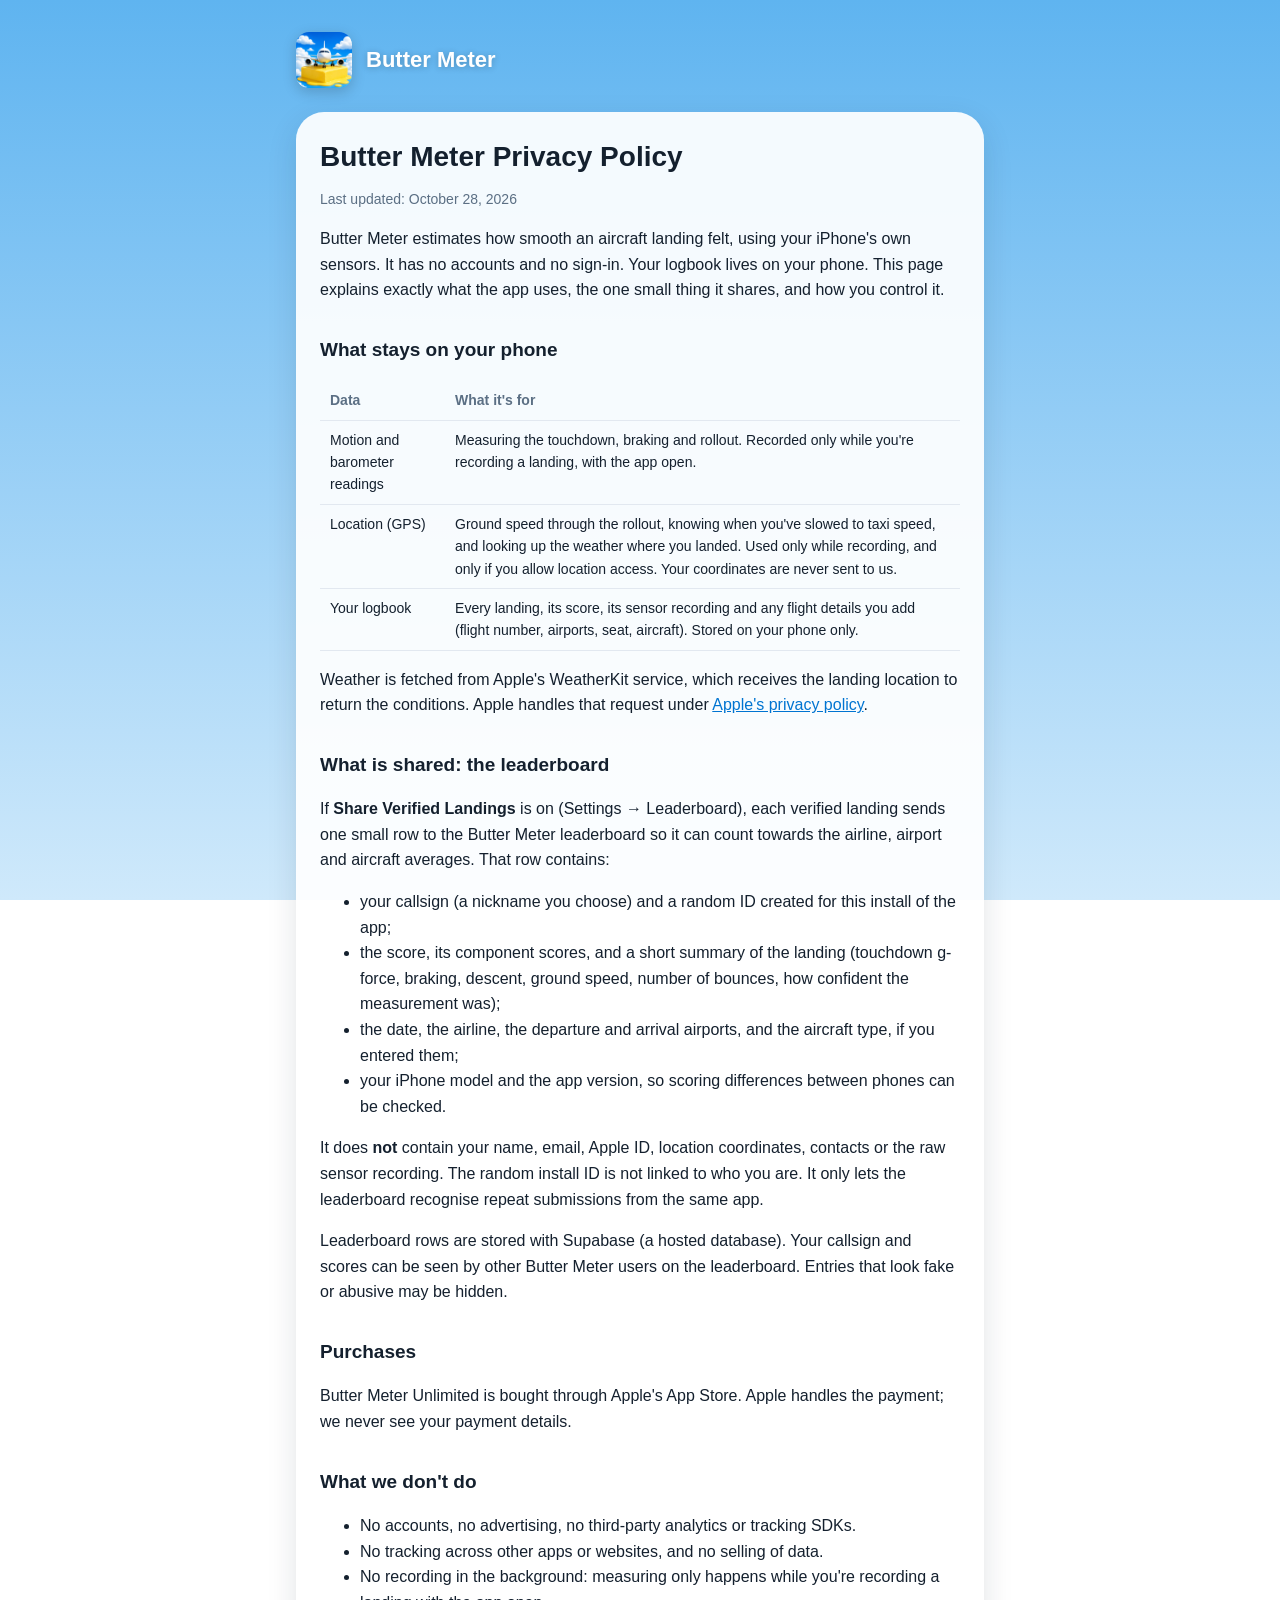
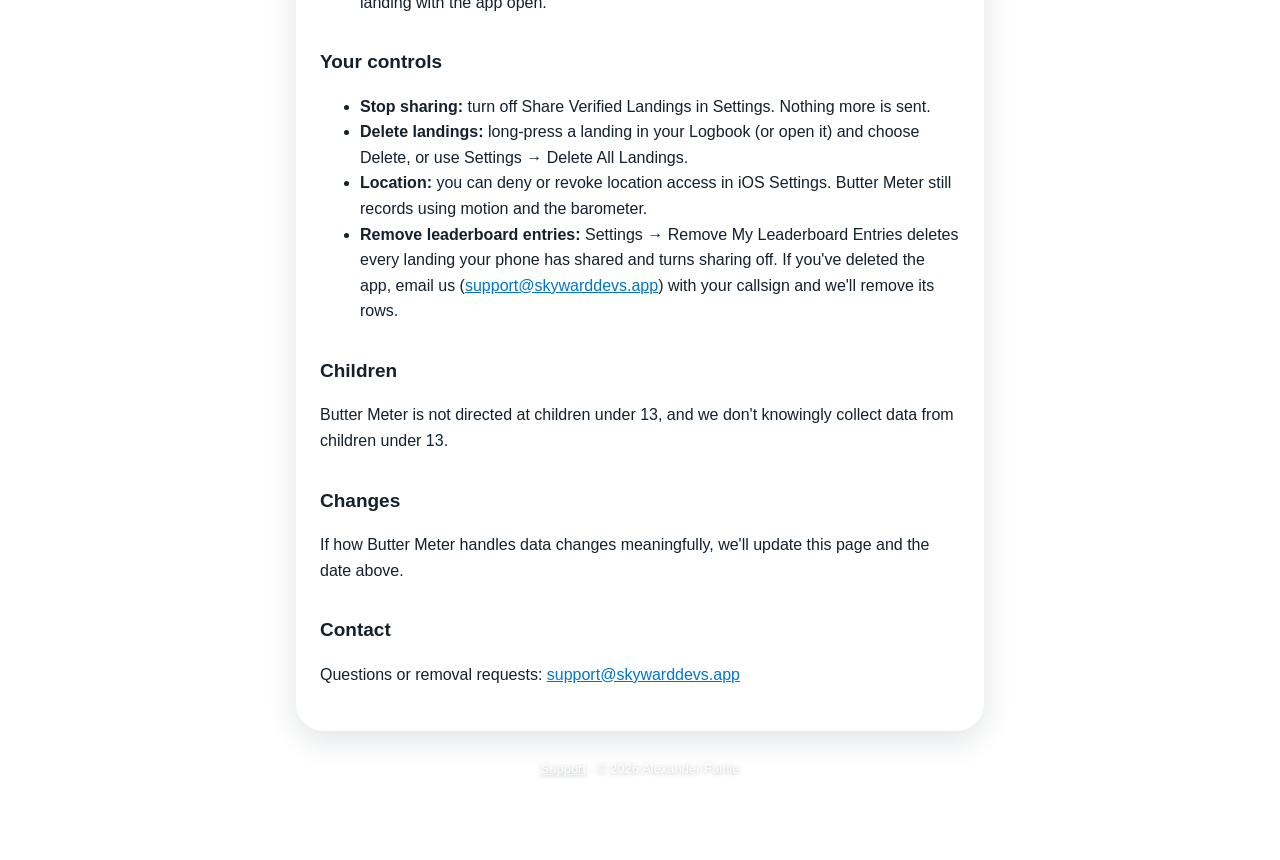
==== buttermeter/privacy/index.html @ 5a0113dc "Skyward Devs site: Butter Meter support and privacy pages Co-Authored-By: Claude Opus 5.5 <noreply@a" ====
<!doctype html>
<html lang="en">
<head>
<meta charset="utf-8">
<meta name="viewport" content="width=device-width, initial-scale=1">
<title>Butter Meter Privacy Policy</title>
<link rel="icon" href="../icon.png">
<link rel="stylesheet" href="../../style.css">
</head>
<body>
<main>
  <header><img src="../icon.png" alt=""><a href="../">Butter Meter</a></header>
  <section class="card">
<h1>Butter Meter Privacy Policy</h1>
<p class="updated">Last updated: October 28, 2026</p>

<p>Butter Meter estimates how smooth an aircraft landing felt, using your iPhone's own sensors.
It has no accounts and no sign-in. Your logbook lives on your phone. This page explains exactly what
the app uses, the one small thing it shares, and how you control it.</p>

<h2>What stays on your phone</h2>
<table>
  <tr><th>Data</th><th>What it's for</th></tr>
  <tr><td>Motion and barometer readings</td><td>Measuring the touchdown, braking and rollout. Recorded only while you're recording a landing, with the app open.</td></tr>
  <tr><td>Location (GPS)</td><td>Ground speed through the rollout, knowing when you've slowed to taxi speed, and looking up the weather where you landed. Used only while recording, and only if you allow location access. Your coordinates are never sent to us.</td></tr>
  <tr><td>Your logbook</td><td>Every landing, its score, its sensor recording and any flight details you add (flight number, airports, seat, aircraft). Stored on your phone only.</td></tr>
</table>
<p>Weather is fetched from Apple's WeatherKit service, which receives the landing location to
return the conditions. Apple handles that request under
<a href="https://www.apple.com/legal/privacy/">Apple's privacy policy</a>.</p>

<h2>What is shared: the leaderboard</h2>
<p>If <strong>Share Verified Landings</strong> is on (Settings → Leaderboard), each verified
landing sends one small row to the Butter Meter leaderboard so it can count towards the airline,
airport and aircraft averages. That row contains:</p>
<ul>
  <li>your callsign (a nickname you choose) and a random ID created for this install of the app;</li>
  <li>the score, its component scores, and a short summary of the landing (touchdown g-force,
      braking, descent, ground speed, number of bounces, how confident the measurement was);</li>
  <li>the date, the airline, the departure and arrival airports, and the aircraft type, if you entered them;</li>
  <li>your iPhone model and the app version, so scoring differences between phones can be checked.</li>
</ul>
<p>It does <strong>not</strong> contain your name, email, Apple ID, location coordinates, contacts
or the raw sensor recording. The random install ID is not linked to who you are. It only lets the
leaderboard recognise repeat submissions from the same app.</p>
<p>Leaderboard rows are stored with Supabase (a hosted database). Your callsign and scores can be
seen by other Butter Meter users on the leaderboard. Entries that look fake or abusive may be hidden.</p>

<h2>Purchases</h2>
<p>Butter Meter Unlimited is bought through Apple's App Store. Apple handles the payment; we never
see your payment details.</p>

<h2>What we don't do</h2>
<ul>
  <li>No accounts, no advertising, no third-party analytics or tracking SDKs.</li>
  <li>No tracking across other apps or websites, and no selling of data.</li>
  <li>No recording in the background: measuring only happens while you're recording a landing with the app open.</li>
</ul>

<h2>Your controls</h2>
<ul>
  <li><strong>Stop sharing:</strong> turn off Share Verified Landings in Settings. Nothing more is sent.</li>
  <li><strong>Delete landings:</strong> long-press a landing in your Logbook (or open it) and choose Delete, or use Settings → Delete All Landings.</li>
  <li><strong>Location:</strong> you can deny or revoke location access in iOS Settings. Butter Meter still records using motion and the barometer.</li>
  <li><strong>Remove leaderboard entries:</strong> Settings → Remove My Leaderboard Entries deletes
      every landing your phone has shared and turns sharing off. If you've deleted the app, email us
      (<a href="mailto:support@skywarddevs.app">support@skywarddevs.app</a>) with your callsign and we'll remove its rows.</li>
</ul>

<h2>Children</h2>
<p>Butter Meter is not directed at children under 13, and we don't knowingly collect data from
children under 13.</p>

<h2>Changes</h2>
<p>If how Butter Meter handles data changes meaningfully, we'll update this page and the date above.</p>

<h2>Contact</h2>
<p>Questions or removal requests: <a href="mailto:support@skywarddevs.app">support@skywarddevs.app</a></p>
  </section>
  <footer><a href="../support/">Support</a> · © 2026 Alexander Fairlie</footer>
</main>
</body>
</html>
---- style.css ----
:root {
  --sky-top: #5fb4f0;
  --sky-bottom: #cfe9fb;
  --navy: #14202e;
  --muted: #5b6f84;
  --butter: #f5c542;
  --butter-deep: #e0a400;
  --card: rgba(255, 255, 255, 0.92);
  --line: #e2e8f0;
  --link: #0074d1;
}
@media (prefers-color-scheme: dark) {
  :root {
    --sky-top: #0d2a45;
    --sky-bottom: #12324f;
    --navy: #eef3f8;
    --muted: #a8b8c8;
    --card: rgba(20, 32, 46, 0.92);
    --line: #2b3d50;
    --link: #6cb8ff;
  }
}
* { box-sizing: border-box; }
body {
  margin: 0;
  min-height: 100vh;
  font-family: ui-rounded, -apple-system, BlinkMacSystemFont, "SF Pro Rounded", "Segoe UI", Roboto, sans-serif;
  line-height: 1.6;
  color: var(--navy);
  background: linear-gradient(180deg, var(--sky-top), var(--sky-bottom)) fixed;
}
main { max-width: 720px; margin: 0 auto; padding: 32px 16px 80px; }
header { display: flex; align-items: center; gap: 14px; margin-bottom: 24px; }
header img { width: 56px; height: 56px; border-radius: 13px; box-shadow: 0 4px 14px rgba(0, 0, 0, 0.18); }
header a { color: #fff; text-decoration: none; font-weight: 800; font-size: 22px; text-shadow: 0 1px 6px rgba(20, 32, 46, 0.28); }
.card { background: var(--card); border-radius: 28px; padding: 28px 24px; box-shadow: 0 10px 30px rgba(20, 32, 46, 0.12); }
.card + .card { margin-top: 16px; }
h1 { font-size: 28px; line-height: 1.2; margin: 0 0 6px; }
h2 { font-size: 19px; margin: 32px 0 8px; }
h3 { font-size: 16px; margin: 20px 0 4px; }
p, li { color: var(--navy); }
.muted, .updated { color: var(--muted); font-size: 14px; }
a { color: var(--link); }
table { width: 100%; border-collapse: collapse; margin: 16px 0; }
th, td { text-align: left; padding: 8px 10px; border-bottom: 1px solid var(--line); font-size: 14px; vertical-align: top; }
th { color: var(--muted); font-weight: 600; }
.button {
  display: inline-block; margin-top: 8px; padding: 12px 22px; border-radius: 999px;
  background: linear-gradient(180deg, var(--butter), var(--butter-deep));
  color: #14202e; font-weight: 800; text-decoration: none;
}
nav.links { display: flex; flex-wrap: wrap; gap: 10px; margin-top: 20px; }
nav.links a { font-weight: 700; }
footer { margin-top: 28px; text-align: center; font-size: 13px; color: #fff; text-shadow: 0 1px 4px rgba(20, 32, 46, 0.3); }
footer a { color: #fff; }
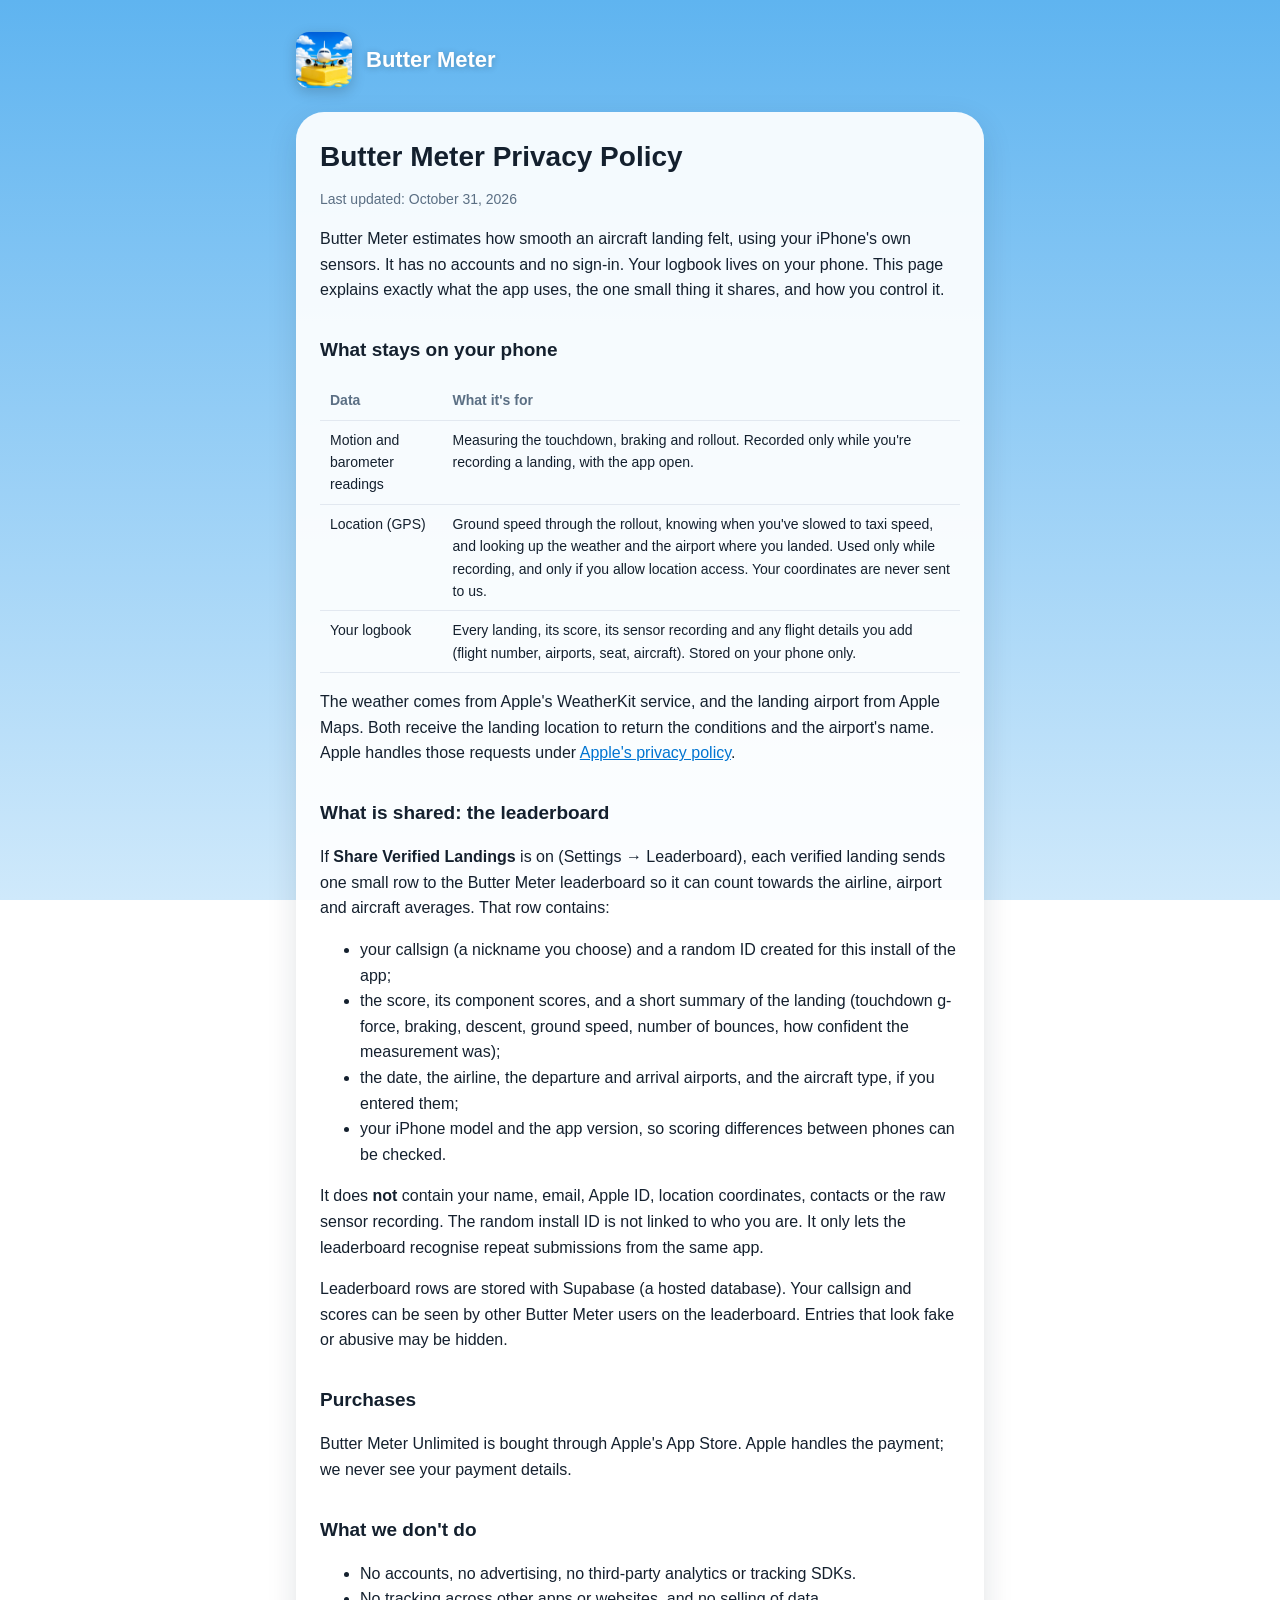
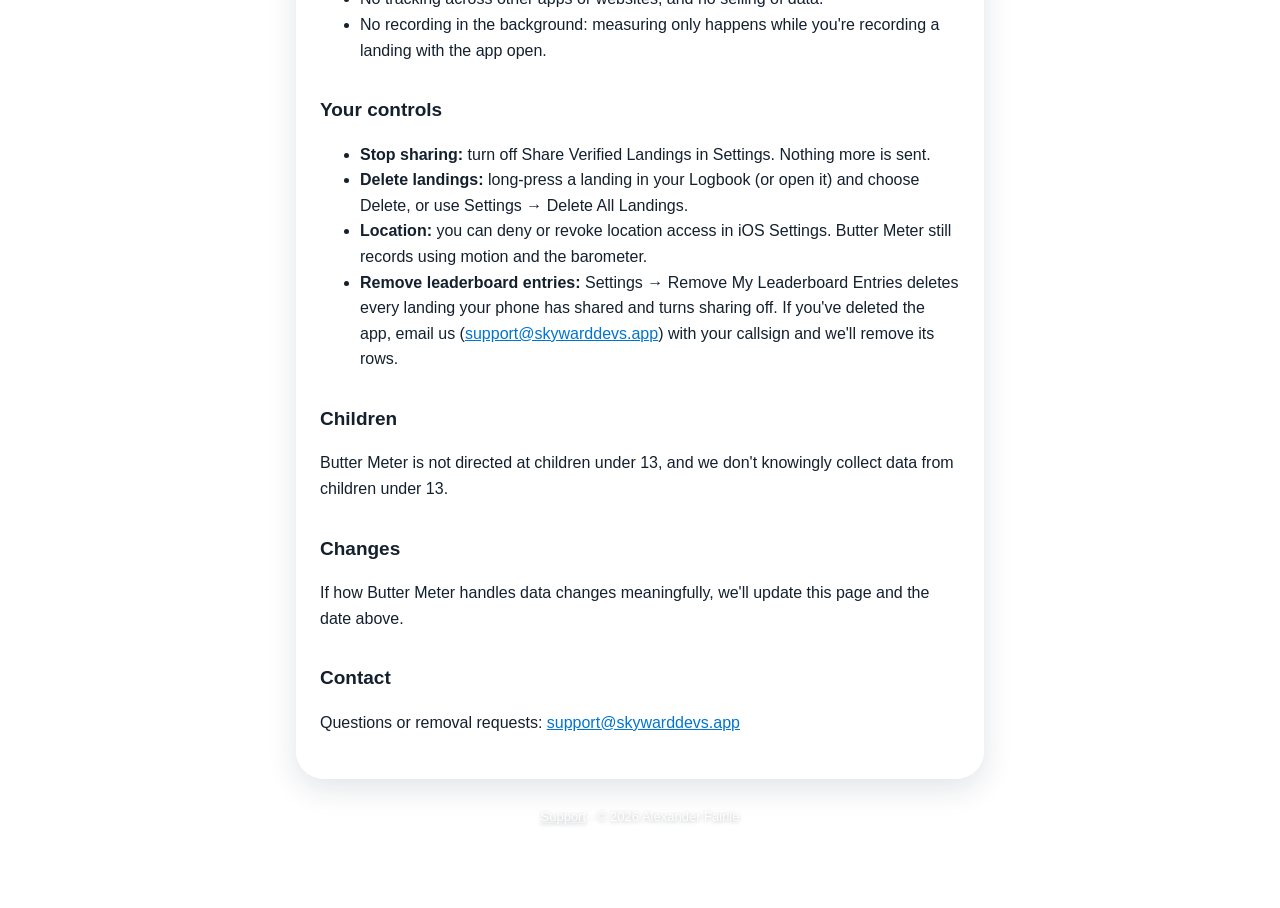
==== commit 306ba2d2: "Privacy: landing airport lookup via Apple Maps Co-Authored-By: Claude Opus 5.5 <noreply@anthropic.co" ====
--- a/buttermeter/privacy/index.html
+++ b/buttermeter/privacy/index.html
@@ -12,7 +12,7 @@
   <header><img src="../icon.png" alt=""><a href="../">Butter Meter</a></header>
   <section class="card">
 <h1>Butter Meter Privacy Policy</h1>
-<p class="updated">Last updated: October 28, 2026</p>
+<p class="updated">Last updated: October 31, 2026</p>
 
 <p>Butter Meter estimates how smooth an aircraft landing felt, using your iPhone's own sensors.
 It has no accounts and no sign-in. Your logbook lives on your phone. This page explains exactly what
@@ -22,12 +22,12 @@
 <table>
   <tr><th>Data</th><th>What it's for</th></tr>
   <tr><td>Motion and barometer readings</td><td>Measuring the touchdown, braking and rollout. Recorded only while you're recording a landing, with the app open.</td></tr>
-  <tr><td>Location (GPS)</td><td>Ground speed through the rollout, knowing when you've slowed to taxi speed, and looking up the weather where you landed. Used only while recording, and only if you allow location access. Your coordinates are never sent to us.</td></tr>
+  <tr><td>Location (GPS)</td><td>Ground speed through the rollout, knowing when you've slowed to taxi speed, and looking up the weather and the airport where you landed. Used only while recording, and only if you allow location access. Your coordinates are never sent to us.</td></tr>
   <tr><td>Your logbook</td><td>Every landing, its score, its sensor recording and any flight details you add (flight number, airports, seat, aircraft). Stored on your phone only.</td></tr>
 </table>
-<p>Weather is fetched from Apple's WeatherKit service, which receives the landing location to
-return the conditions. Apple handles that request under
-<a href="https://www.apple.com/legal/privacy/">Apple's privacy policy</a>.</p>
+<p>The weather comes from Apple's WeatherKit service, and the landing airport from Apple Maps.
+Both receive the landing location to return the conditions and the airport's name. Apple handles
+those requests under <a href="https://www.apple.com/legal/privacy/">Apple's privacy policy</a>.</p>
 
 <h2>What is shared: the leaderboard</h2>
 <p>If <strong>Share Verified Landings</strong> is on (Settings → Leaderboard), each verified
